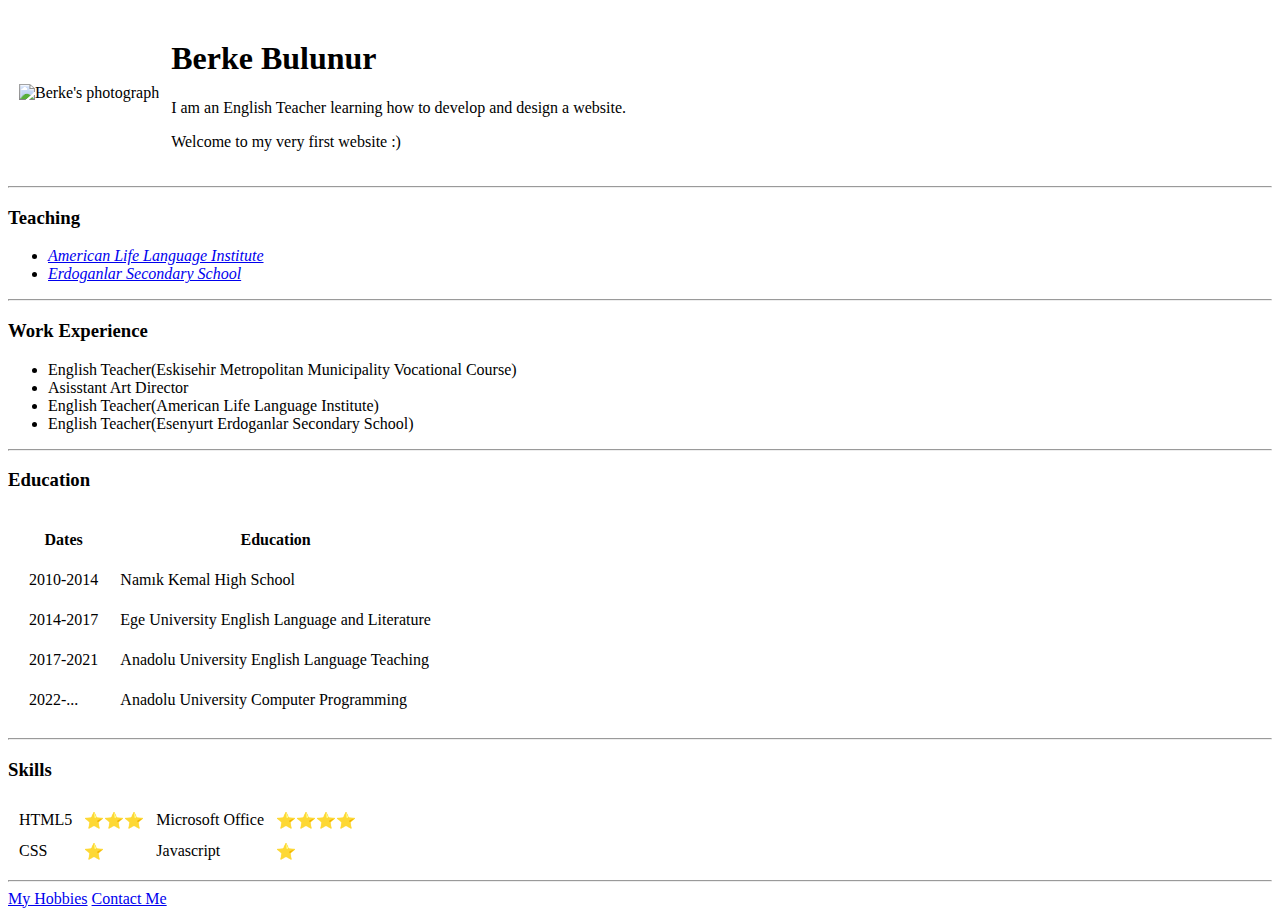
==== index.html @ 55865595 "Add files via upload" ====
<!DOCTYPE html>
<html lang="en" dir="ltr">

<head>
  <meta charset="utf-8">
  <title>Berke's Personal Site</title>
</head>

<body>
  <table cellspacing="10">
    <tr>
      <td><img src="1 copy.jpg" alt="Berke's photograph"></td>
      <td><h1>Berke Bulunur</h1>
      <p>I am an English Teacher learning how to develop and design a website.</p>
      <p>Welcome to my very first website :)</p></td>
    </tr>
  </table>

  <hr>

  <h3>Teaching</h3>
  <ul>
    <li><em><a href="https://istanbul.americanlife.com.tr/">American Life Language Institute<a/></em></li>
    <li><em><a href="https://esenyurterdoganlarortaokulu.meb.k12.tr/">Erdoganlar Secondary School<a/></em></li>
  </ul>
  <hr>

  <h3>Work Experience</h3>
  <ul>
    <li>English Teacher(Eskisehir Metropolitan Municipality Vocational Course)</li>
    <li>Asisstant Art Director</li>
    <li>English Teacher(American Life Language Institute)</li>
    <li>English Teacher(Esenyurt Erdoganlar Secondary School)</li>
  </ul>
  <hr>
  <h3>Education</h3>
  <table cellspacing="20">
    <thead>
      <tr>
        <th>Dates</th>
        <th>Education</th>
      </tr>
    </thead>

    <tbody>
      <tr>
        <td>2010-2014</td>
        <td>Namık Kemal High School</td>
      </tr>

      <tr>
        <td>2014-2017</td>
        <td>Ege University English Language and Literature</td>
      </tr>

      <tr>
        <td>2017-2021</td>
        <td>Anadolu University English Language Teaching</td>
      </tr>

      <tr>
        <td>2022-...</td>
        <td>Anadolu University Computer Programming</td>
      </tr>
    </tbody>
  </table>
  <hr>
  <h3>Skills</h3>
  <table cellspacing="10">
    <tr>
      <td>HTML5</td>
      <td>⭐️⭐️⭐️</td>
      <td>Microsoft Office</td>
      <td>⭐️⭐️⭐️⭐️</td>
    </tr>
    <tr>
      <td>CSS</td>
      <td>⭐️</td>
      <td>Javascript</td>
      <td>⭐️</td>
    </tr>
  </table>
  <hr>
  <a href="hobbies.html">My Hobbies</a>
  <a href="contact.html">Contact Me</a>

</body>

</html>
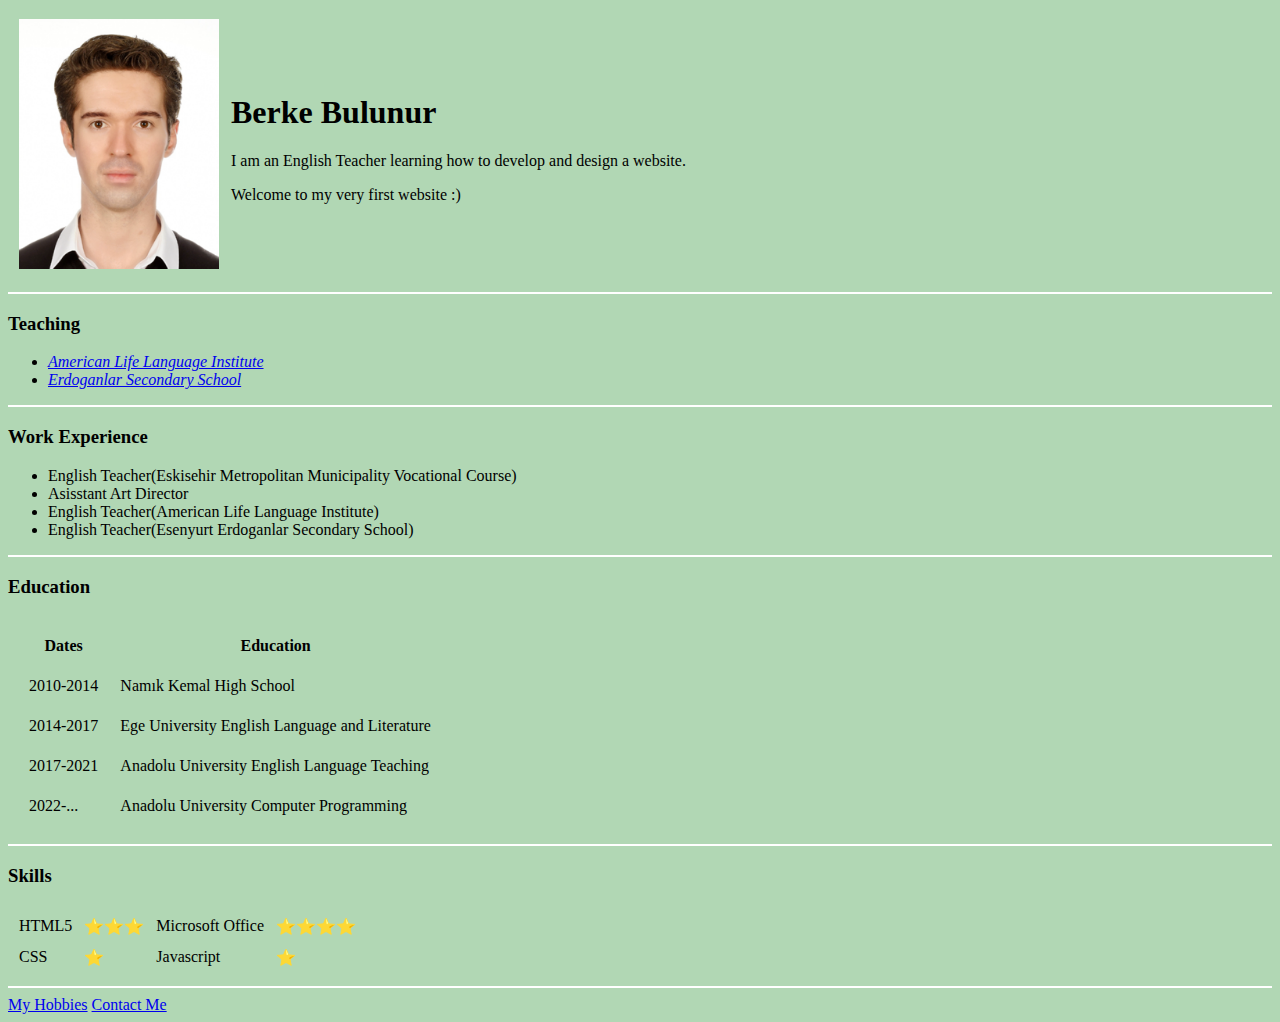
==== commit ce900c93: "Add initial CV website files" ====
--- a/index.html
+++ b/index.html
@@ -4,15 +4,35 @@
 <head>
   <meta charset="utf-8">
   <title>Berke's Personal Site</title>
+
+  <style>
+    body {
+      background-color: #B1D7B4;
+    }
+
+    hr {
+      background-color: white;
+      border-style: none;
+      height: 2px;
+    }
+
+    img {
+      width: 200px;
+    }
+
+  </style>
+
 </head>
 
 <body>
   <table cellspacing="10">
     <tr>
-      <td><img src="1 copy.jpg" alt="Berke's photograph"></td>
-      <td><h1>Berke Bulunur</h1>
-      <p>I am an English Teacher learning how to develop and design a website.</p>
-      <p>Welcome to my very first website :)</p></td>
+      <td><img src="berke.png" alt="Berke's photograph"></td>
+      <td>
+        <h1>Berke Bulunur</h1>
+        <p>I am an English Teacher learning how to develop and design a website.</p>
+        <p>Welcome to my very first website :)</p>
+      </td>
     </tr>
   </table>
 
@@ -20,8 +40,8 @@
 
   <h3>Teaching</h3>
   <ul>
-    <li><em><a href="https://istanbul.americanlife.com.tr/">American Life Language Institute<a/></em></li>
-    <li><em><a href="https://esenyurterdoganlarortaokulu.meb.k12.tr/">Erdoganlar Secondary School<a/></em></li>
+    <li><em><a href="https://istanbul.americanlife.com.tr/">American Life Language Institute<a /></em></li>
+    <li><em><a href="https://esenyurterdoganlarortaokulu.meb.k12.tr/">Erdoganlar Secondary School<a /></em></li>
   </ul>
   <hr>
 
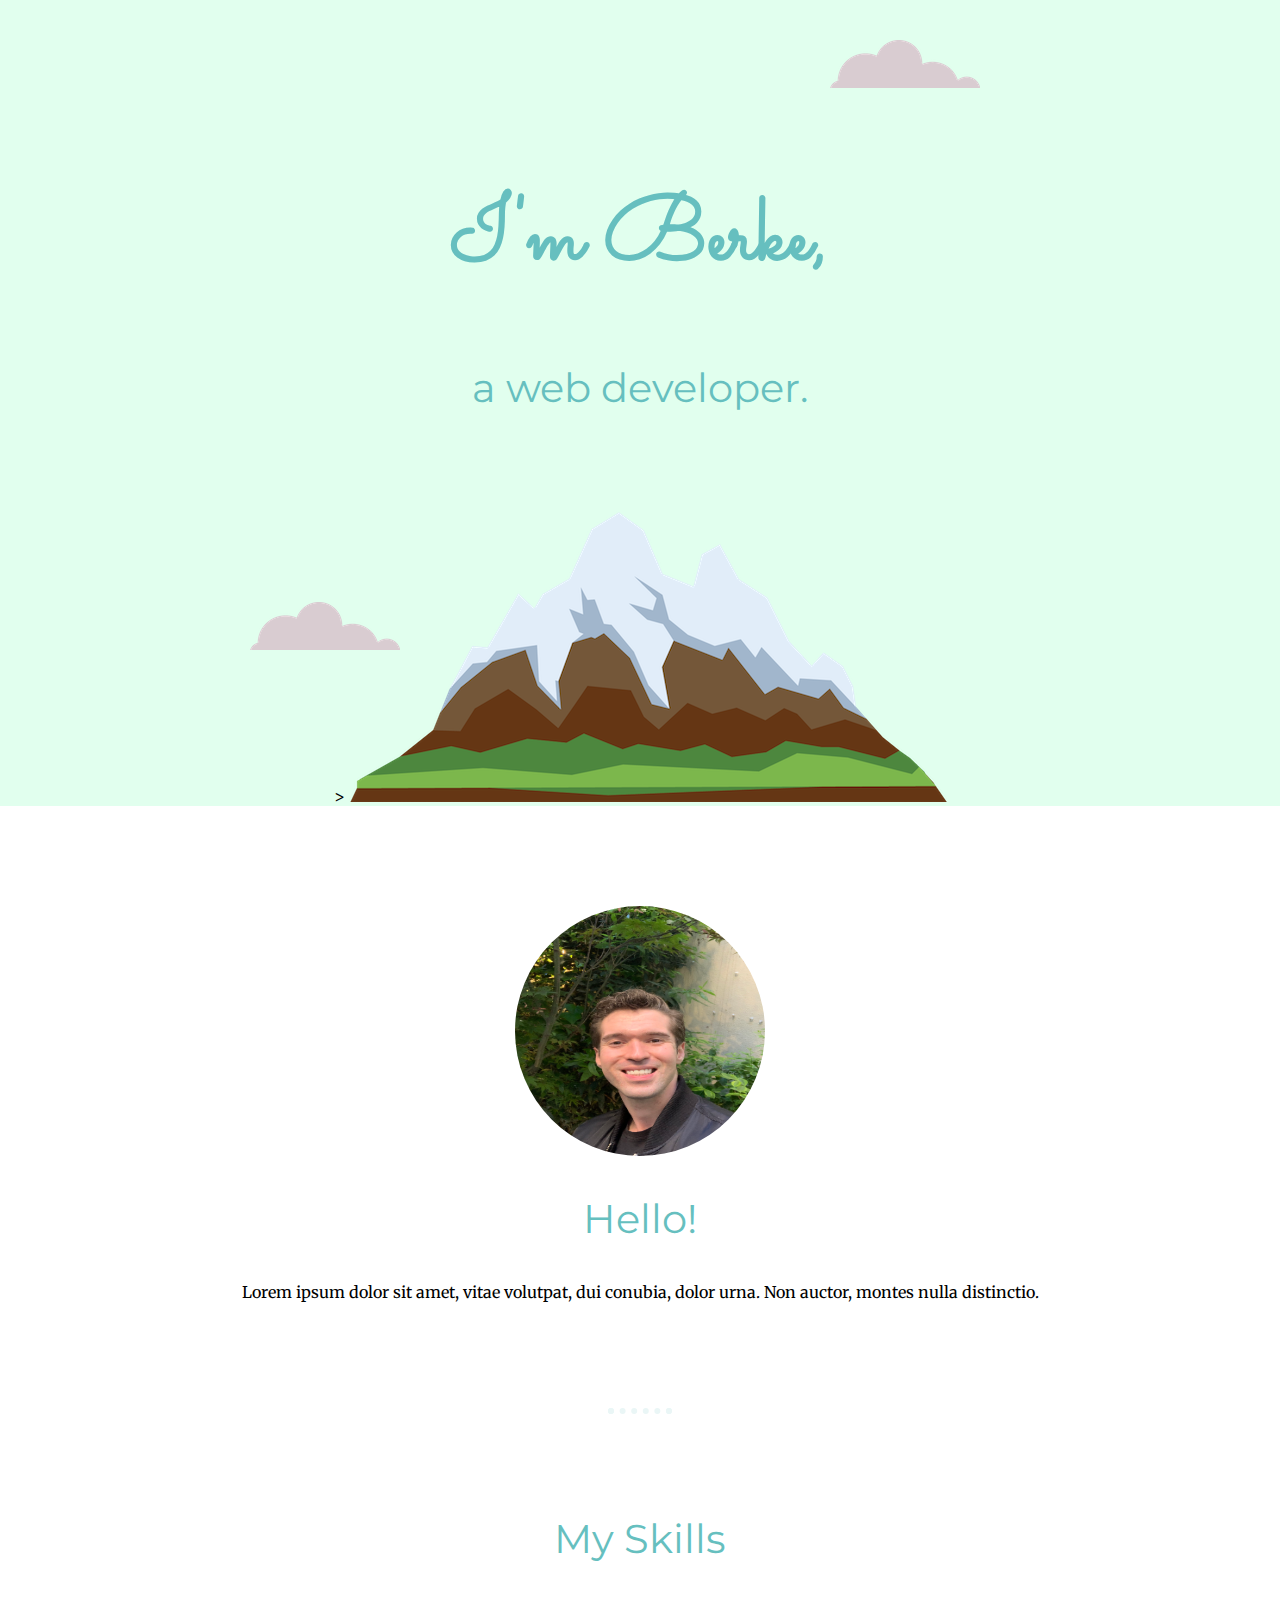
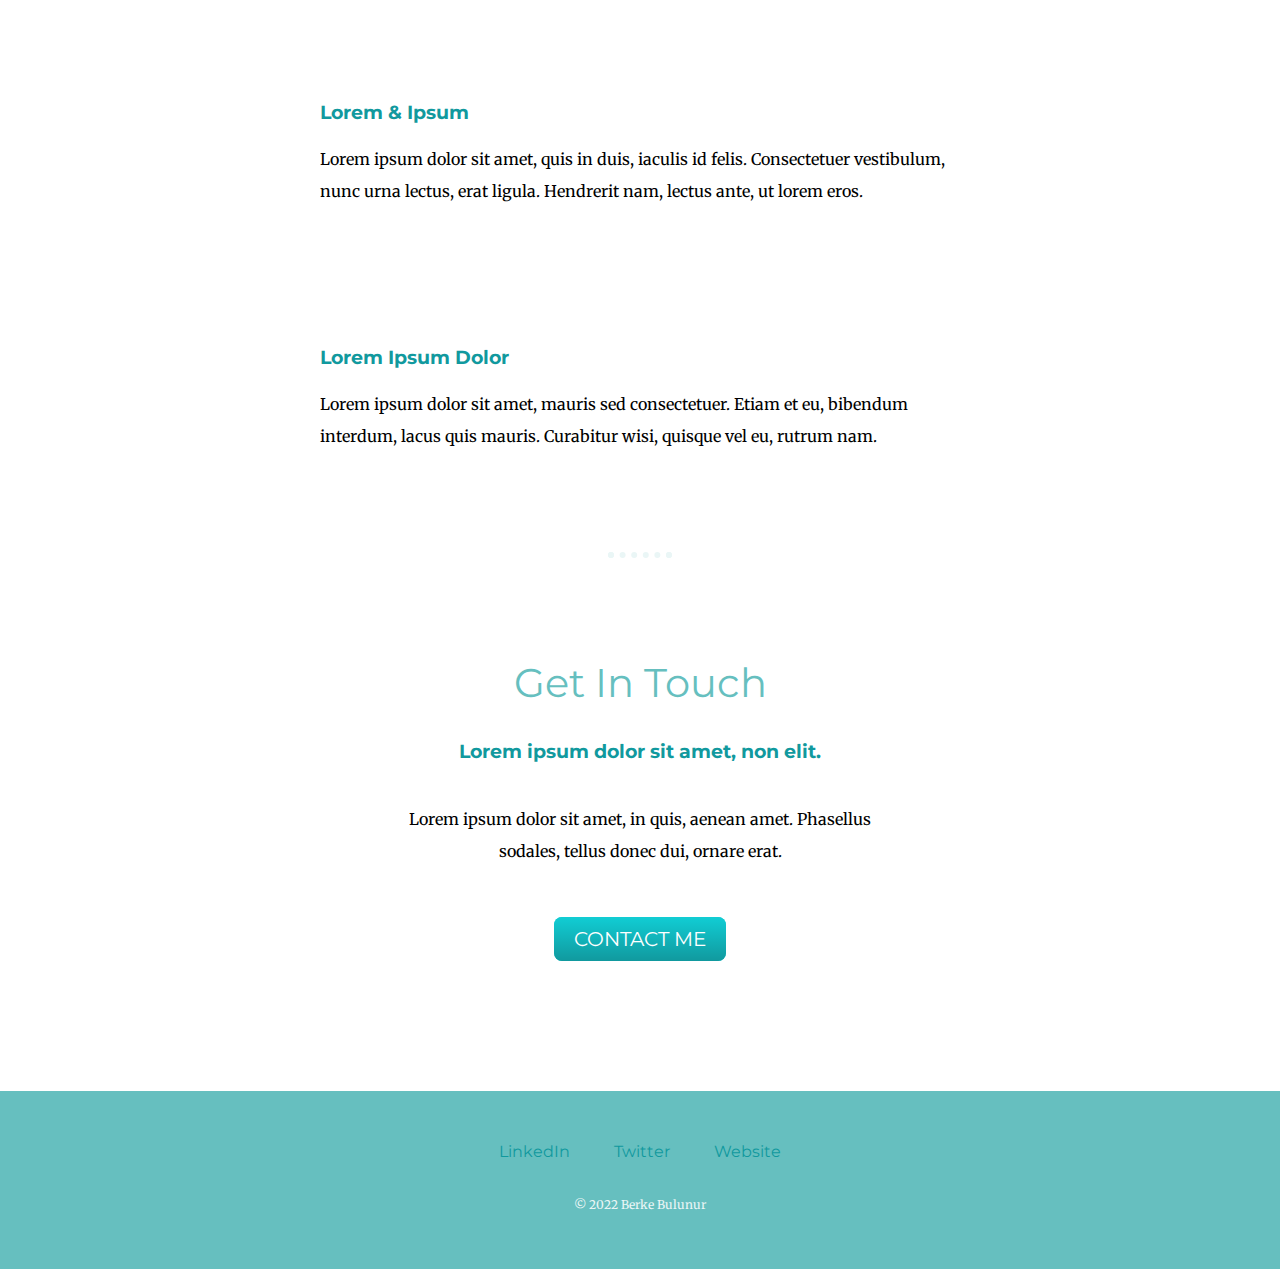
==== commit 5aa6a305: "CSS Site" ====
--- a/index.html
+++ b/index.html
@@ -3,106 +3,62 @@
 
 <head>
   <meta charset="utf-8">
-  <title>Berke's Personal Site</title>
-
-  <style>
-    body {
-      background-color: #B1D7B4;
-    }
-
-    hr {
-      background-color: white;
-      border-style: none;
-      height: 2px;
-    }
-
-    img {
-      width: 200px;
-    }
-
-  </style>
-
+  <title>Berke Bulunur</title>
+  <link rel="stylesheet" href="css/styles.css">
+  <link rel="icon" href="favicon.ico">
+  <link rel="preconnect" href="https://fonts.googleapis.com">
+  <link rel="preconnect" href="https://fonts.gstatic.com" crossorigin>
+  <link href="https://fonts.googleapis.com/css2?family=Merriweather&family=Montserrat&family=Sacramento&display=swap" rel="stylesheet">
 </head>
 
+
 <body>
-  <table cellspacing="10">
-    <tr>
-      <td><img src="berke.png" alt="Berke's photograph"></td>
-      <td>
-        <h1>Berke Bulunur</h1>
-        <p>I am an English Teacher learning how to develop and design a website.</p>
-        <p>Welcome to my very first website :)</p>
-      </td>
-    </tr>
-  </table>
+  <div class="top-container">
+    <img class="top-cloud" src="images/cloud.png" alt="cloud-img">
+    <h1>I'm Berke,</h1>
+    <h2>a web developer.</h2>>
+    <img class="bottom-cloud" src="images/cloud.png" alt="cloud-img">
+    <img src="images/mountain.png" alt="mountain-img">
+  </div>
 
-  <hr>
+  <div class="middle-container">
+    <div class="profile">
+      <img class="profile-picture " src="images/Berke2.jpeg" alt="Berke's photograph">
+      <h2>Hello!</h2>
+      <p>Lorem ipsum dolor sit amet, vitae volutpat, dui conubia, dolor urna. Non auctor, montes nulla distinctio.</p>
+    </div>
+    <hr>
+    <div class="skills">
+      <h2>My Skills</h2>
+      <div class="skill-row">
+        <img class="" src="" alt="">
+        <h3>Lorem & Ipsum</h3>
+        <p>Lorem ipsum dolor sit amet, quis in duis, iaculis id felis. Consectetuer vestibulum, nunc urna lectus, erat ligula. Hendrerit nam, lectus ante, ut lorem eros.</p>
+      </div>
+      <div class="skill-row">
+        <img class="" src="" alt="">
+        <h3>Lorem Ipsum Dolor</h3>
+        <p>Lorem ipsum dolor sit amet, mauris sed consectetuer. Etiam et eu, bibendum interdum, lacus quis mauris. Curabitur wisi, quisque vel eu, rutrum nam.</p>
+      </div>
+    </div>
+    <hr>
+    <div class="contact-me">
+      <h2>Get In Touch</h2>
+      <h3>Lorem ipsum dolor sit amet, non elit.</h3>
+      <p class="contact-message">Lorem ipsum dolor sit amet, in quis, aenean amet. Phasellus sodales, tellus donec dui, ornare erat.</p>
+      <a class="btn" href="mailto:bulunurberke@gmail.com">CONTACT ME</a>
+    </div>
+  </div>
+  <br>
+  <br>
 
-  <h3>Teaching</h3>
-  <ul>
-    <li><em><a href="https://istanbul.americanlife.com.tr/">American Life Language Institute<a /></em></li>
-    <li><em><a href="https://esenyurterdoganlarortaokulu.meb.k12.tr/">Erdoganlar Secondary School<a /></em></li>
-  </ul>
-  <hr>
 
-  <h3>Work Experience</h3>
-  <ul>
-    <li>English Teacher(Eskisehir Metropolitan Municipality Vocational Course)</li>
-    <li>Asisstant Art Director</li>
-    <li>English Teacher(American Life Language Institute)</li>
-    <li>English Teacher(Esenyurt Erdoganlar Secondary School)</li>
-  </ul>
-  <hr>
-  <h3>Education</h3>
-  <table cellspacing="20">
-    <thead>
-      <tr>
-        <th>Dates</th>
-        <th>Education</th>
-      </tr>
-    </thead>
-
-    <tbody>
-      <tr>
-        <td>2010-2014</td>
-        <td>Namık Kemal High School</td>
-      </tr>
-
-      <tr>
-        <td>2014-2017</td>
-        <td>Ege University English Language and Literature</td>
-      </tr>
-
-      <tr>
-        <td>2017-2021</td>
-        <td>Anadolu University English Language Teaching</td>
-      </tr>
-
-      <tr>
-        <td>2022-...</td>
-        <td>Anadolu University Computer Programming</td>
-      </tr>
-    </tbody>
-  </table>
-  <hr>
-  <h3>Skills</h3>
-  <table cellspacing="10">
-    <tr>
-      <td>HTML5</td>
-      <td>⭐️⭐️⭐️</td>
-      <td>Microsoft Office</td>
-      <td>⭐️⭐️⭐️⭐️</td>
-    </tr>
-    <tr>
-      <td>CSS</td>
-      <td>⭐️</td>
-      <td>Javascript</td>
-      <td>⭐️</td>
-    </tr>
-  </table>
-  <hr>
-  <a href="hobbies.html">My Hobbies</a>
-  <a href="contact.html">Contact Me</a>
+  <div class="bottom-container">
+    <a class="footer-link" href="https://www.linkedin.com/">LinkedIn</a>
+    <a class="footer-link" href="https://twitter.com/">Twitter</a>
+    <a class="footer-link" href="https://www.appbrewery.co/">Website</a>
+    <p class="copyright">© 2022 Berke Bulunur</p>
+  </div>
 
 </body>
 
--- a/css/styles.css
+++ b/css/styles.css
@@ -0,0 +1,128 @@
+body {
+  margin: 0;
+  text-align: center;
+  font-family: 'Merriweather', serif;
+}
+
+a {
+  color: #11999E;
+  font-family: 'Montserrat', sans-serif;
+  margin: 10px 20px;
+  text-decoration: none;
+}
+
+a:hover {
+  color: #EAF6F6;
+}
+
+h1 {
+  margin: 50px auto 0 auto;
+  font-size: 5.625rem;
+  font-family: 'Sacramento', cursive;
+  color: #66BFBF;
+  line-height: 2;
+
+}
+
+h2 {
+  font-family: 'Montserrat', sans-serif;
+  font-size: 2.5rem;
+  font-weight: normal;
+  color: #66BFBF;
+}
+
+h3 {
+  font-family: 'Montserrat', sans-serif;
+  color: #11999E;
+}
+
+hr {
+  border: dotted #EAF6F6 6px;
+  border-bottom: none;
+  width: 4%;
+  margin: 100px auto;
+
+}
+
+p {
+  line-height: 2;
+}
+
+/*****************************CLASS SELECTORS**********************************/
+.top-container {
+  background-color: #E1FFEE;
+  padding-top: 100px;
+}
+
+.middle-container {
+  padding: 100px 0;
+}
+
+.bottom-container {
+  background-color: #66BFBF;
+  padding: 50px 0 20px;
+}
+
+.top-cloud {
+  position: absolute;
+  right: 300px;
+  top: 40px;
+}
+
+.bottom-cloud {
+  position: absolute;
+  left: 250px;
+  bottom: 250px;
+}
+
+.profile-picture {
+  width: 250px;
+  height: 250px;
+  border-radius: 300%;
+}
+
+.contact-message {
+  width: 40%;
+  margin: 40px auto 60px;
+}
+
+
+.skill-row {
+  width: 50%;
+  margin: 100px auto 100px auto;
+  text-align: left;
+}
+
+.copyright {
+  color: #EAF6F6;
+  font-size: 0.75rem;
+  padding: 20px 0;
+}
+
+.btn {
+  background: #11cdd4;
+  background-image: -webkit-linear-gradient(top, #11cdd4, #11999e);
+  background-image: -moz-linear-gradient(top, #11cdd4, #11999e);
+  background-image: -ms-linear-gradient(top, #11cdd4, #11999e);
+  background-image: -o-linear-gradient(top, #11cdd4, #11999e);
+  background-image: linear-gradient(to bottom, #11cdd4, #11999e);
+  -webkit-border-radius: 8;
+  -moz-border-radius: 8;
+  border-radius: 8px;
+  font-family: 'Montserrat', sans-serif;
+  color: #ffffff;
+  font-size: 20px;
+  padding: 10px 20px 10px 20px;
+  text-decoration: none;
+
+}
+
+.btn:hover {
+  background: #30e3cb;
+  background-image: -webkit-linear-gradient(top, #30e3cb, #2bc4ad);
+  background-image: -moz-linear-gradient(top, #30e3cb, #2bc4ad);
+  background-image: -ms-linear-gradient(top, #30e3cb, #2bc4ad);
+  background-image: -o-linear-gradient(top, #30e3cb, #2bc4ad);
+  background-image: linear-gradient(to bottom, #30e3cb, #2bc4ad);
+  text-decoration: none;
+}
